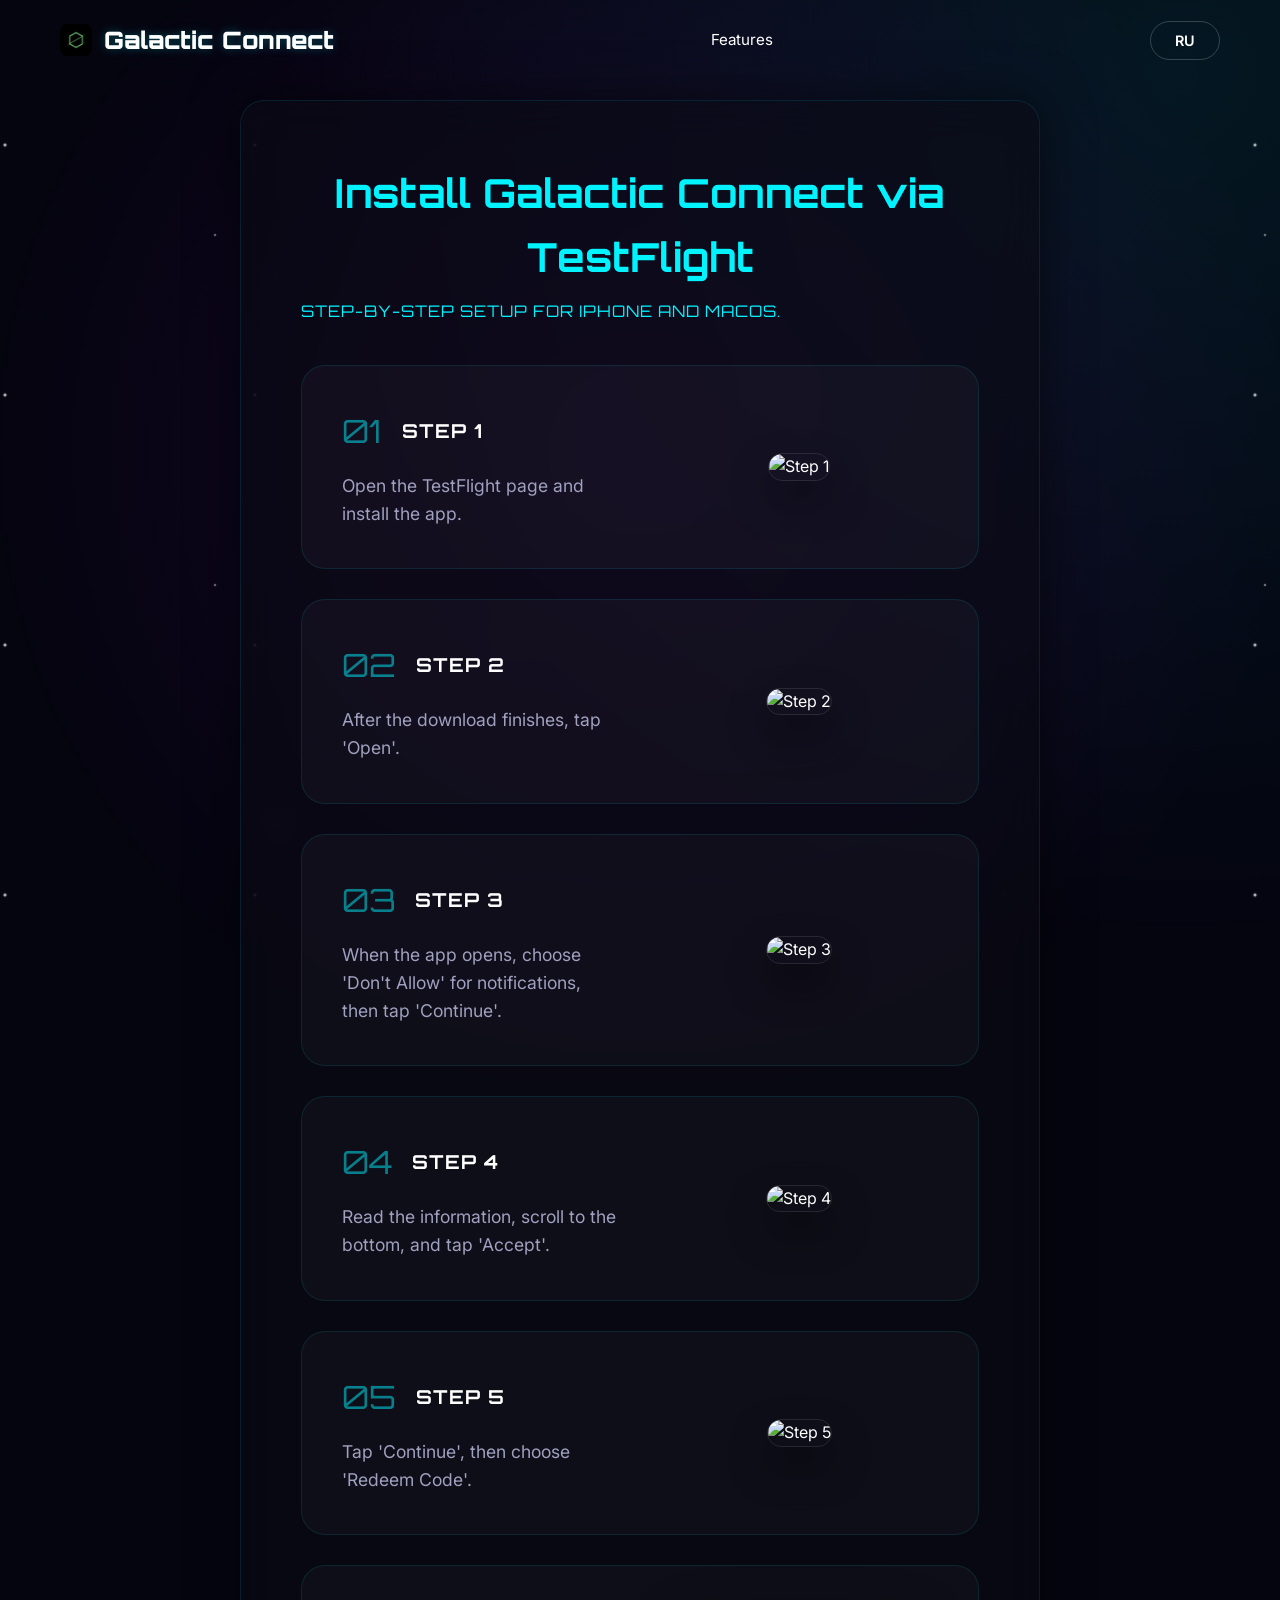
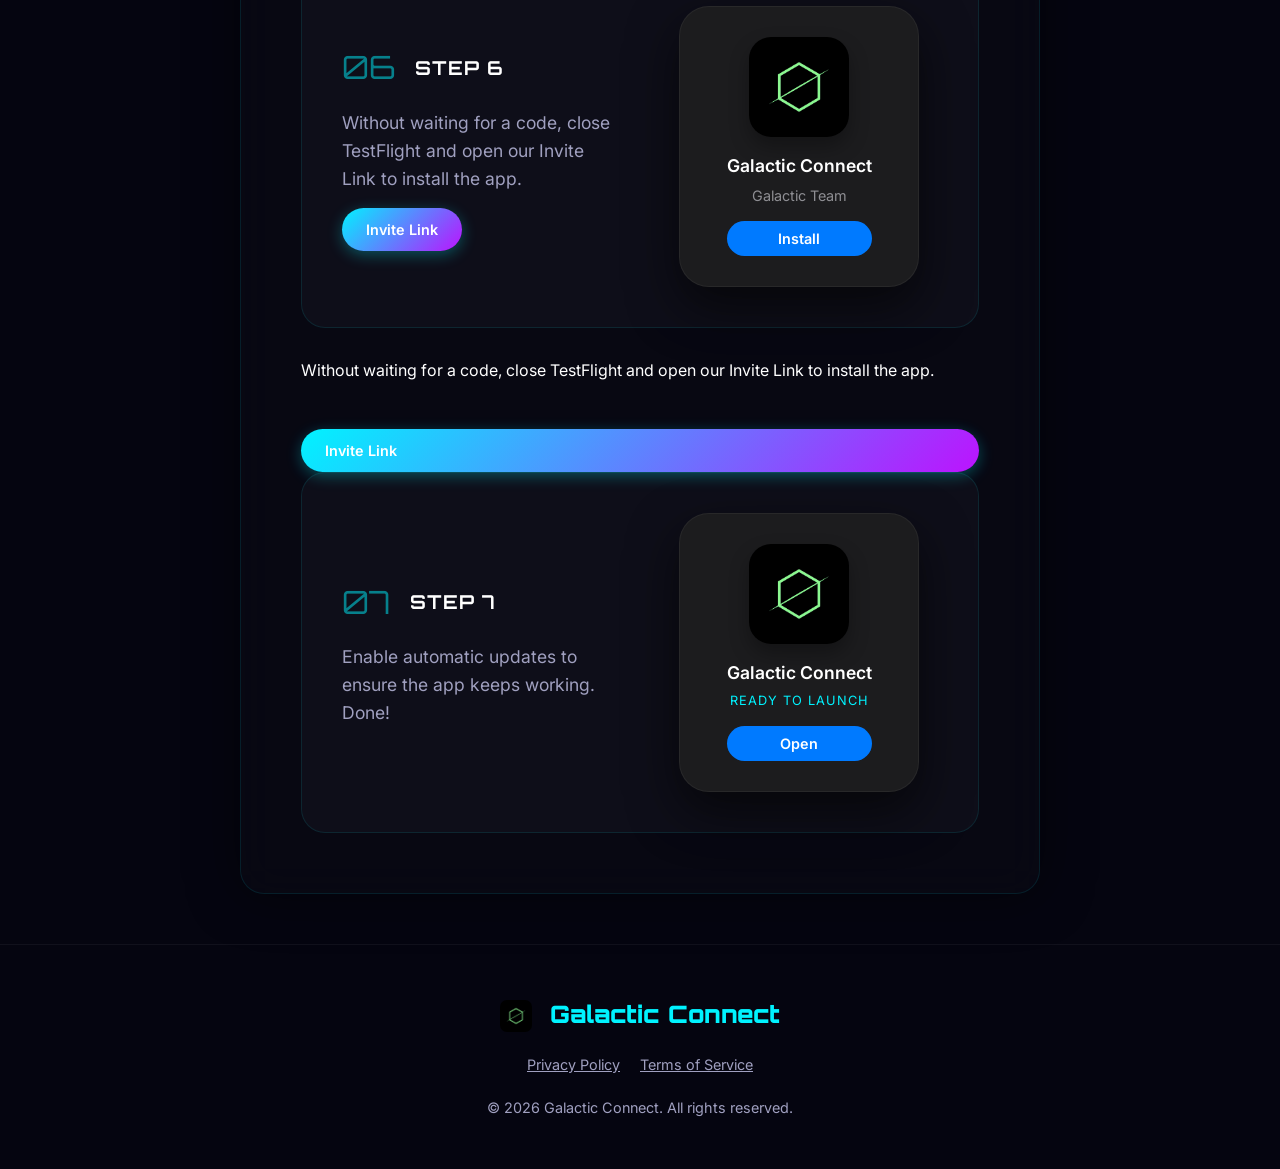
==== apple.html @ 3d07451f "Add website files" ====
<!DOCTYPE html>
<html lang="en">

<head>
    <meta charset="UTF-8">
    <meta name="viewport" content="width=device-width, initial-scale=1.0">
    <meta name="description" content="Galactic Connect iOS Installation Guide">
    <title data-i18n="nav_apple">iOS Guide - Galactic Connect</title>
    <link rel="icon" type="image/png" href="assets/images/app_icon_no_alpha.png">
    <link rel="apple-touch-icon" href="assets/images/app_icon_no_alpha.png">
    <link rel="preconnect" href="https://fonts.googleapis.com">
    <link rel="preconnect" href="https://fonts.gstatic.com" crossorigin>
    <link href="https://fonts.googleapis.com/css2?family=Orbitron:wght@400;700;900&family=Inter:wght@300;400;600&display=swap" rel="stylesheet">
    <link rel="stylesheet" href="style.css?v=1.6">
</head>

<body class="terms-page">
    <div class="star-field"></div>
    <div class="nebula-bg"></div>

    <header>
        <nav class="container">
            <a href="/" class="logo">
                <img src="assets/images/app_icon_no_alpha.png" alt="Galactic Connect Logo" class="logo-icon" style="border-radius: 22%;">
                <span>Galactic Connect</span>
            </a>
            <ul class="nav-links">
                <li><a href="/#features" data-i18n="nav_features">Features</a></li>
                
            </ul>
            <div class="header-actions">
                <button id="lang-toggle" class="btn-secondary">RU</button>
            </div>
        </nav>
    </header>

    <main class="terms-main">
        <div class="container">
            <div class="terms-content">
                <h1 data-i18n="apple_title" style="margin-bottom: 10px;">Install Galactic Connect via TestFlight</h1>
                <p data-i18n="apple_sub" style="color: var(--primary-color); font-family: var(--font-heading); margin-bottom: 40px; text-transform: uppercase; letter-spacing: 1px;">Step-by-step setup for iPhone and macOS.</p>
                
                <div class="apple-steps-container">
                    <div class="step-box">
                        <div class="step-content">
                            <div class="step-header">
                                <span class="step-num">01</span>
                                <h3 data-i18n="apple_step_1_title">Step 1</h3>
                            </div>
                            <p data-i18n="apple_step_1_desc">Open the TestFlight page and install the app.</p>
                        </div>
                        <div class="step-media">
                            <img src="https://app.selam.dev/apple-guide/step1.png" alt="Step 1" class="guide-img">
                        </div>
                    </div>

                    <div class="step-box">
                        <div class="step-content">
                            <div class="step-header">
                                <span class="step-num">02</span>
                                <h3 data-i18n="apple_step_2_title">Step 2</h3>
                            </div>
                            <p data-i18n="apple_step_2_desc">After the download finishes, tap 'Open'.</p>
                        </div>
                        <div class="step-media">
                            <img src="https://app.selam.dev/apple-guide/step2.png" alt="Step 2" class="guide-img">
                        </div>
                    </div>

                    <div class="step-box">
                        <div class="step-content">
                            <div class="step-header">
                                <span class="step-num">03</span>
                                <h3 data-i18n="apple_step_3_title">Step 3</h3>
                            </div>
                            <p data-i18n="apple_step_3_desc">When the app opens, choose 'Don't Allow' for notifications, then tap 'Continue'.</p>
                        </div>
                        <div class="step-media">
                            <img src="https://app.selam.dev/apple-guide/step3.png" alt="Step 3" class="guide-img">
                        </div>
                    </div>

                    <div class="step-box">
                        <div class="step-content">
                            <div class="step-header">
                                <span class="step-num">04</span>
                                <h3 data-i18n="apple_step_4_title">Step 4</h3>
                            </div>
                            <p data-i18n="apple_step_4_desc">Read the information, scroll to the bottom, and tap 'Accept'.</p>
                        </div>
                        <div class="step-media">
                            <img src="https://app.selam.dev/apple-guide/step4.png" alt="Step 4" class="guide-img">
                        </div>
                    </div>

                    <div class="step-box">
                        <div class="step-content">
                            <div class="step-header">
                                <span class="step-num">05</span>
                                <h3 data-i18n="apple_step_5_title">Step 5</h3>
                            </div>
                            <p data-i18n="apple_step_5_desc">Tap 'Continue', then choose 'Redeem Code'.</p>
                        </div>
                        <div class="step-media">
                            <img src="https://app.selam.dev/apple-guide/step5.png" alt="Step 5" class="guide-img">
                        </div>
                    </div>

                    <div class="step-box">
                        <div class="step-content">
                            <div class="step-header">
                                <span class="step-num">06</span>
                                <h3 data-i18n="apple_step_6_title">Step 6</h3>
                            </div>
                            <p data-i18n="apple_step_6_desc">Without waiting for a code, close TestFlight and open our Invite Link to install the app.</p>
                            <a href="https://testflight.apple.com/join/123456" class="btn-primary" style="margin-top: 15px; display: inline-block;" data-i18n="apple_invite_link">Invite Link</a>
                        </div>
                        <div class="step-media">
                            <div class="app-install-preview">
                                <img src="assets/images/app_icon_no_alpha.png" alt="Galactic Connect" class="guide-app-icon">
                                <div class="install-info">
                                    <span class="app-name">Galactic Connect</span>
                                    <span class="app-dev">Galactic Team</span>
                                    <div class="install-placeholder">Install</div>
                                </div>
                            </div>
                        </div>
                    </div>
                        <p data-i18n="apple_step_6_desc">Without waiting for a code, close TestFlight and open our Invite Link to install the app.</p>
                        <a href="https://testflight.apple.com/join/123456" class="btn-primary" style="margin-top: 15px; display: inline-block;" data-i18n="apple_invite_link">Invite Link</a>
                    </div>

                    <div class="step-box">
                        <div class="step-content">
                            <div class="step-header">
                                <span class="step-num">07</span>
                                <h3 data-i18n="apple_step_7_title">Step 7</h3>
                            </div>
                            <p data-i18n="apple_step_7_desc">Enable automatic updates to ensure the app keeps working. Done!</p>
                        </div>
                        <div class="step-media">
                            <div class="app-install-preview finished">
                                <img src="assets/images/app_icon_no_alpha.png" alt="Galactic Connect" class="guide-app-icon">
                                <div class="install-info">
                                    <span class="app-name">Galactic Connect</span>
                                    <span class="app-status">Ready to Launch</span>
                                    <div class="open-btn">Open</div>
                                </div>
                            </div>
                        </div>
                    </div>
                </div>
            </div>
        </div>
    </main>

    <footer>
        <div class="container footer-content">
            <a href="/" class="footer-logo" data-ga-event="click"
                data-ga-button="footer_logo" data-ga-location="footer">
                <img src="assets/images/app_icon_no_alpha.png" alt="Galactic Connect Logo" class="logo-icon" style="border-radius: 22%; margin-right: 10px; vertical-align: middle;">
                <span>Galactic Connect</span>
            </a>
            <div class="footer-links">
                <a href="privacy.html" data-i18n="nav_privacy">Privacy Policy</a>
                <a href="terms.html" data-i18n="nav_terms">Terms of Service</a>
            </div>
            <p class="copyright">&copy; <span id="current-year">2026</span> Galactic Connect. All rights reserved.</p>
        </div>
    </footer>

    <script src="translations.js?v=1.6"></script>
    <script src="script.js?v=1.6"></script>
</body>
</html>
---- style.css ----
:root {
    --bg-color: #050510;
    --primary-color: #00f3ff;
    --secondary-color: #bc13fe;
    --text-color: #ffffff;
    --text-muted: #a0a0c0;
    --card-bg: rgba(255, 255, 255, 0.03);
    --nav-bg: rgba(5, 5, 16, 0.8);
    --font-heading: 'Orbitron', sans-serif;
    --font-body: 'Inter', sans-serif;
    --transition-speed: 0.3s;
}

* {
    margin: 0;
    padding: 0;
    box-sizing: border-box;
}

body {
    background-color: var(--bg-color);
    color: var(--text-color);
    font-family: var(--font-body);
    line-height: 1.6;
    overflow-x: hidden;
}

/* Background Effects */
.star-field {
    position: fixed;
    top: 0;
    left: 0;
    width: 100%;
    height: 100%;
    background-image:
        radial-gradient(white, rgba(255, 255, 255, .2) 2px, transparent 3px),
        radial-gradient(white, rgba(255, 255, 255, .15) 1px, transparent 2px),
        radial-gradient(white, rgba(255, 255, 255, .1) 2px, transparent 3px);
    background-size: 550px 550px, 350px 350px, 250px 250px;
    background-position: 0 0, 40px 60px, 130px 270px;
    z-index: -2;
    animation: twinkle 200s linear infinite;
    will-change: transform;
}

@keyframes twinkle {
    from {
        transform: translateY(0);
    }

    to {
        transform: translateY(-2000px);
    }
}

.nebula-bg {
    position: fixed;
    top: -20%;
    left: -20%;
    width: 140%;
    height: 140%;
    background: radial-gradient(circle at 50% 50%, rgba(188, 19, 254, 0.1), transparent 60%),
        radial-gradient(circle at 80% 20%, rgba(0, 243, 255, 0.08), transparent 50%);
    z-index: -1;
    pointer-events: none;
    will-change: transform;
}

/* Layout */
.container {
    max-width: 1200px;
    margin: 0 auto;
    padding: 0 20px;
}

/* Header */
header {
    position: fixed;
    top: 0;
    width: 100%;
    z-index: 1000;
    background: transparent;
    transition: background 0.3s ease, backdrop-filter 0.3s ease, border-bottom 0.3s ease;
    border-bottom: 1px solid transparent;
}

header.scrolled {
    background: rgba(5, 5, 16, 0.85);
    backdrop-filter: blur(12px);
    -webkit-backdrop-filter: blur(12px);
    border-bottom: 1px solid rgba(255, 255, 255, 0.05);
}

nav {
    display: flex;
    justify-content: space-between;
    align-items: center;
    height: 80px;
}

.logo {
    display: flex;
    align-items: center;
    gap: 12px;
    font-family: var(--font-heading);
    font-weight: 900;
    font-size: 1.5rem;
    color: var(--text-color);
    text-shadow: 0 0 10px rgba(0, 243, 255, 0.3);
    text-decoration: none;
    /* Add this to prevent underline */
}

.logo-icon {
    height: 32px;
    width: auto;
}

.nav-links {
    display: flex;
    list-style: none;
    gap: 30px;
}

.nav-links a {
    text-decoration: none;
    color: var(--text-color);
    font-size: 0.95rem;
    transition: color var(--transition-speed);
}

.nav-links a:hover {
    color: var(--primary-color);
}

.header-actions {
    display: flex;
    align-items: center;
    gap: 15px;
}

/* Buttons */
.btn-primary,
.btn-secondary,
.btn-outline {
    padding: 10px 24px;
    border-radius: 50px;
    text-decoration: none;
    font-weight: 600;
    font-size: 0.9rem;
    transition: all var(--transition-speed);
    cursor: pointer;
    border: none;
    font-family: var(--font-body);
}

.btn-primary {
    background: linear-gradient(135deg, var(--primary-color), var(--secondary-color));
    color: white;
    box-shadow: 0 4px 15px rgba(0, 243, 255, 0.3);
}

.btn-primary:hover {
    box-shadow: 0 6px 20px rgba(188, 19, 254, 0.4);
    transform: translateY(-2px);
}

.btn-secondary {
    background: transparent;
    color: var(--text-color);
    border: 1px solid rgba(255, 255, 255, 0.2);
}

.btn-secondary:hover {
    border-color: var(--primary-color);
    color: var(--primary-color);
}

.btn-outline {
    background: transparent;
    border: 2px solid var(--primary-color);
    color: var(--primary-color);
    display: inline-flex;
    align-items: center;
    justify-content: center;
}

.btn-outline:hover {
    background: var(--primary-color);
    color: #000;
}

/* Hero Section */
.hero-section {
    height: 100vh;
    display: flex;
    align-items: center;
    justify-content: center;
    text-align: center;
    padding-top: 140px; /* Increased from 80px to add space below header */
    position: relative;
    background: url('assets/images/hero-bg.png') no-repeat center center/cover;
}

.hero-section::before {
    content: '';
    position: absolute;
    top: 0;
    left: 0;
    width: 100%;
    height: 100%;
    background: linear-gradient(to bottom, rgba(5, 5, 16, 0.3), var(--bg-color));
}

.hero-content {
    position: relative;
    z-index: 10;
    max-width: 800px;
}

.hero-content h1 {
    font-family: var(--font-heading);
    font-size: 3.5rem;
    font-weight: 900;
    line-height: 1.2;
    margin-bottom: 20px;
}

.gradient-text {
    background: linear-gradient(to right, var(--primary-color), var(--secondary-color));
    -webkit-background-clip: text;
    background-clip: text;
    -webkit-text-fill-color: transparent;
}

.hero-content p {
    font-size: 1.2rem;
    color: var(--text-muted);
    margin-bottom: 40px;
    max-width: 600px;
    margin-left: auto;
    margin-right: auto;
}

.hero-btns {
    display: flex;
    justify-content: center;
    gap: 20px;
}

.main-dl-btn {
    display: flex;
    align-items: center;
    justify-content: center;
    gap: 12px;
    padding: 16px 35px;
    font-size: 1.1rem;
    background: linear-gradient(135deg, var(--primary-color), var(--secondary-color));
    border-radius: 50px;
    box-shadow: 0 4px 20px rgba(0, 243, 255, 0.4);
}

.main-dl-btn:hover {
    transform: translateY(-3px) scale(1.02);
    box-shadow: 0 8px 30px rgba(188, 19, 254, 0.6);
}

.btn-icon svg {
    width: 20px;
    height: 20px;
    vertical-align: middle;
}

/* Download All Section */
.download-all-section {
    padding: 80px 0;
    text-align: center;
    background: linear-gradient(to bottom, transparent, rgba(5, 5, 16, 0.8));
}
.download-buttons {
    display: flex;
    justify-content: center;
    flex-wrap: wrap;
    gap: 15px;
    margin-bottom: 40px;
}

.dl-btn {
    display: flex;
    flex-direction: column;
    align-items: center;
    justify-content: center;
    gap: 15px;
    padding: 25px 20px;
    background: rgba(255, 255, 255, 0.03);
    border: 1px solid rgba(255, 255, 255, 0.1);
    border-radius: 20px;
    text-decoration: none;
    color: var(--text-color);
    transition: all var(--transition-speed);
    min-width: 160px;
    backdrop-filter: blur(10px);
}

.dl-btn:hover {
    background: rgba(0, 243, 255, 0.08);
    border-color: var(--primary-color);
    transform: translateY(-5px);
    box-shadow: 0 10px 30px rgba(0, 243, 255, 0.1);
}

.dl-icon {
    width: 48px;
    height: 48px;
    color: var(--primary-color);
    transition: transform var(--transition-speed);
}

.dl-btn:hover .dl-icon {
    transform: scale(1.1);
}

.dl-btn span {
    font-size: 1rem;
    font-weight: 700;
    font-family: var(--font-heading);
    letter-spacing: 1px;
}

/* Features */
.features-section {
    padding: 100px 0;
    contain: paint;
}

.section-title {
    font-family: var(--font-heading);
    font-size: 2.5rem;
    text-align: center;
    margin-bottom: 60px;
}

.footer-logo {
    font-family: var(--font-heading);
    font-size: 1.5rem;
    font-weight: 900;
    margin-bottom: 20px;
    text-decoration: none;
    color: var(--text-color);
}

.features-grid {
    display: grid;
    grid-template-columns: repeat(auto-fit, minmax(300px, 1fr));
    gap: 30px;
}

.feature-card {
    background: var(--card-bg);
    border: 1px solid rgba(255, 255, 255, 0.1);
    padding: 40px 30px;
    border-radius: 20px;
    text-align: center;
    backdrop-filter: blur(5px);
    transition: transform 0.3s, border-color 0.3s;
    text-decoration: none;
    color: inherit;
    display: block;
}

.feature-card:hover {
    transform: translateY(-10px);
    border-color: var(--primary-color);
}

.feature-card .icon-wrapper {
    width: 80px;
    height: 80px;
    margin: 0 auto 20px;
    display: flex;
    align-items: center;
    justify-content: center;
    filter: drop-shadow(0 0 10px rgba(0, 243, 255, 0.3));
}

.feature-card .icon-wrapper img {
    max-width: 100%;
    max-height: 100%;
}

.feature-card h3 {
    font-family: var(--font-heading);
    font-size: 1.5rem;
    margin-bottom: 15px;
    color: var(--text-color);
}

.feature-card p {
    color: var(--text-muted);
}

.learn-more {
    display: block;
    margin-top: 15px;
    color: var(--primary-color);
    font-weight: 600;
    font-size: 0.9rem;
    transition: transform 0.3s;
}

.feature-card:hover .learn-more {
    transform: translateX(5px);
}

/* Universal Access Detail */
.ua-detail-section {
    padding: 80px 0;
    position: relative;
    contain: paint;
}

.ua-card {
    background: var(--card-bg);
    border: 1px solid rgba(255, 255, 255, 0.1);
    border-radius: 30px;
    padding: 60px;
    display: grid;
    grid-template-columns: 1fr 1fr;
    gap: 60px;
    align-items: center;
    backdrop-filter: blur(10px);
    box-shadow: 0 0 50px rgba(0, 0, 0, 0.3);
}

.ua-content h2 {
    font-family: var(--font-heading);
    font-size: 2.2rem;
    margin-bottom: 25px;
    background: linear-gradient(45deg, var(--primary-color), var(--secondary-color));
    -webkit-background-clip: text;
    background-clip: text;
    -webkit-text-fill-color: transparent;
}

.ua-content p {
    font-size: 1.1rem;
    line-height: 1.8;
    color: var(--text-muted);
}

.ua-visual {
    position: relative;
    height: 400px;
    display: flex;
    justify-content: center;
    align-items: center;
    overflow: hidden;
}

.visual-container {
    position: relative;
    width: 100%;
    max-width: 600px;
    aspect-ratio: 2 / 1;
    margin: 0 auto;
}

.node {
    position: absolute;
    top: 50%;
    transform: translate(-50%, -50%);
    display: flex;
    flex-direction: column;
    align-items: center;
    text-align: center;
    gap: 12px;
    z-index: 10;
    transition: transform 0.3s ease;
}

.node:hover {
    transform: translate(-50%, -50%) scale(1.05);
}

.client-node,
.user-node,
.data-node {
    left: 15%;
}

.velocity-node,
.router-node,
.engine-node {
    left: 50%;
}

.server-node,
.targets-column,
.secure-node {
    left: 85%;
}

.targets-column .node {
    position: relative;
    top: 0;
    left: 0;
    transform: none;
}

.targets-column .node:hover {
    transform: scale(1.05);
}

.node-icon-bg {
    width: 60px;
    height: 60px;
    background: rgba(255, 255, 255, 0.05);
    border: 1px solid rgba(255, 255, 255, 0.1);
    border-radius: 16px;
    display: flex;
    align-items: center;
    justify-content: center;
    color: var(--text-color);
    position: relative;
    backdrop-filter: blur(5px);
    overflow: hidden;
}

.node-icon-bg svg {
    width: 30px;
    height: 30px;
}

.node span {
    font-size: 0.8rem;
    font-weight: 600;
    color: var(--text-muted);
    text-transform: uppercase;
    letter-spacing: 0.5px;
    text-align: center;
    line-height: 1.2;
    max-width: 140px;
}

.router-node .node-icon-bg {
    width: 80px;
    height: 80px;
    background: rgba(0, 243, 255, 0.1);
    border: 2px solid var(--primary-color);
    box-shadow: 0 0 20px rgba(0, 243, 255, 0.2);
    color: var(--primary-color);
}

.router-node span {
    color: var(--primary-color);
}

.targets-column {
    position: absolute;
    top: 50%;
    transform: translate(-50%, -50%);
    display: flex;
    flex-direction: column;
    align-items: center;
    justify-content: center;
    gap: 40px;
    width: 160px;
}

.vpn-glow {
    background: rgba(188, 19, 254, 0.1);
    border-color: var(--secondary-color);
    box-shadow: 0 0 20px rgba(188, 19, 254, 0.2);
    color: var(--secondary-color);
}

.global-target span {
    color: var(--secondary-color);
}

/* Traffic Particles */
.traffic-paths {
    position: absolute;
    top: 0;
    left: 0;
    width: 100%;
    height: 100%;
    pointer-events: none;
    z-index: 1;
}

.traffic-paths path {
    stroke: rgba(255, 255, 255, 0.05);
    stroke-width: 2;
    stroke-dasharray: 5, 5;
}

.particle {
    filter: blur(1px);
}

.local-particle {
    fill: var(--primary-color);
    box-shadow: 0 0 10px var(--primary-color);
}

.vpn-particle {
    fill: var(--secondary-color);
    box-shadow: 0 0 10px var(--secondary-color);
}

/* Pulses */
.main-pulse::after {
    content: '';
    position: absolute;
    width: 100%;
    height: 100%;
    border-radius: 50%;
    border: 2px solid var(--primary-color);
    animation: ping 2s cubic-bezier(0, 0, 0.2, 1) infinite;
}

@keyframes ping {

    75%,
    100% {
        transform: scale(2);
        opacity: 0;
    }
}

@media (max-width: 600px) {
    .visual-container {
        transform: scale(0.8);
    }
}

@media (max-width: 992px) {
    .ua-card {
        grid-template-columns: 1fr;
        padding: 40px;
        text-align: center;
    }

    .ua-visual {
        height: auto;
        margin-top: 40px;
    }
}

/* Stellar Security Details */
.security-card {
    border-color: rgba(188, 19, 254, 0.2);
}

.security-items {
    margin-top: 30px;
    display: flex;
    flex-direction: column;
    gap: 20px;
}

.sec-item h4 {
    font-family: var(--font-heading);
    font-size: 0.95rem;
    color: var(--primary-color);
    margin-bottom: 5px;
}

.sec-item p {
    font-size: 0.9rem;
    color: var(--text-muted);
}

.security-viz {
    width: 100%;
}

.engine-node .node-icon-bg {
    width: 80px;
    height: 80px;
    background: rgba(188, 19, 254, 0.1);
    border: 2px solid var(--secondary-color);
    color: var(--secondary-color);
    position: relative;
}

.rotating-rings {
    position: absolute;
    width: 100%;
    height: 100%;
    display: flex;
    align-items: center;
    justify-content: center;
    pointer-events: none;
}

.ring {
    position: absolute;
    border-radius: 50%;
    border: 1px solid rgba(188, 19, 254, 0.3);
    will-change: transform;
}

.ring-1 {
    width: 100px;
    height: 100px;
    border-top-color: var(--secondary-color);
    animation: rotate 3s linear infinite;
}

.ring-2 {
    width: 120px;
    height: 120px;
    border-bottom-color: var(--primary-color);
    animation: rotate 5s linear infinite reverse;
}

@keyframes rotate {
    from {
        transform: rotate(0deg);
    }

    to {
        transform: rotate(360deg);
    }
}

.engine-pulse::after {
    content: '';
    position: absolute;
    width: 100%;
    height: 100%;
    border-radius: 16px;
    border: 2px solid var(--secondary-color);
    animation: ping 2s cubic-bezier(0, 0, 0.2, 1) infinite;
}

.secure-glow {
    background: rgba(0, 243, 255, 0.1);
    border-color: var(--primary-color);
    box-shadow: 0 0 20px rgba(0, 243, 255, 0.4);
    color: var(--primary-color);
}

.data-particle {
    fill: var(--text-muted);
}

.crypt-particle {
    fill: var(--secondary-color);
    filter: drop-shadow(0 0 5px var(--secondary-color));
}

.engine-node span {
    color: var(--secondary-color);
}

.secure-node span {
    color: var(--primary-color);
}

/* Light Speed Details */
.speed-card {
    border-color: rgba(0, 243, 255, 0.2);
}

.speed-viz {
    width: 100%;
}

.velocity-node .node-icon-bg {
    width: 80px;
    height: 80px;
    background: rgba(0, 243, 255, 0.1);
    border: 2px solid var(--primary-color);
    color: var(--primary-color);
    position: relative;
    box-shadow: 0 0 30px rgba(0, 243, 255, 0.2);
}

.speed-streaks {
    position: absolute;
    width: 100%;
    height: 100%;
    overflow: hidden;
    pointer-events: none;
}

.streak {
    position: absolute;
    height: 1px;
    background: linear-gradient(to right, transparent, var(--primary-color), transparent);
    width: 60px;
    opacity: 0.6;
}

.streak-1 {
    top: 30%;
    left: -60px;
    animation: streak-move 1s linear infinite;
}

.streak-2 {
    top: 50%;
    left: -60px;
    animation: streak-move 1.2s linear infinite 0.2s;
}

.streak-3 {
    top: 70%;
    left: -60px;
    animation: streak-move 0.8s linear infinite 0.4s;
}

@keyframes streak-move {
    from {
        transform: translateX(0);
    }

    to {
        transform: translateX(200px);
    }
}

.velocity-pulse::after {
    content: '';
    position: absolute;
    width: 100%;
    height: 100%;
    border-radius: 16px;
    border: 2px solid var(--primary-color);
    animation: ping 1.5s cubic-bezier(0, 0, 0.2, 1) infinite;
}

.velocity-particle {
    fill: var(--primary-color);
    opacity: 0.6;
}

.fast-particle {
    fill: var(--primary-color);
    filter: drop-shadow(0 0 8px var(--primary-color));
}

.server-glow {
    background: rgba(188, 19, 254, 0.1);
    border-color: var(--secondary-color);
    box-shadow: 0 0 20px rgba(188, 19, 254, 0.4);
    color: var(--secondary-color);
}

.client-node span {
    color: var(--text-muted);
}

.velocity-node span {
    color: var(--primary-color);
}

.server-node span {
    color: var(--secondary-color);
}

/* Pricing */
.pricing-section {
    padding: 100px 0;
    background: linear-gradient(to top, rgba(0, 0, 0, 0.5), transparent);
}

.pricing-grid {
    display: grid;
    grid-template-columns: repeat(auto-fit, minmax(300px, 1fr));
    gap: 30px;
    align-items: center;
}

.pricing-card {
    background: var(--card-bg);
    border: 1px solid rgba(255, 255, 255, 0.1);
    padding: 40px;
    border-radius: 20px;
    text-align: center;
    position: relative;
}

.pricing-card.featured {
    border-color: var(--secondary-color);
    background: rgba(188, 19, 254, 0.05);
    transform: scale(1.05);
    z-index: 2;
    box-shadow: 0 0 30px rgba(188, 19, 254, 0.1);
}

.pricing-card .badge {
    position: absolute;
    top: -15px;
    left: 50%;
    transform: translateX(-50%);
    background: var(--secondary-color);
    color: white;
    padding: 5px 15px;
    border-radius: 20px;
    font-size: 0.8rem;
    font-weight: 600;
}

.pricing-card h3 {
    font-family: var(--font-heading);
    font-size: 1.5rem;
    margin-bottom: 20px;
}

.price {
    font-size: 3rem;
    font-weight: 700;
    margin-bottom: 30px;
    color: var(--primary-color);
}

.price span {
    font-size: 1rem;
    color: var(--text-muted);
    font-weight: 400;
}

.price-sub {
    font-size: 1.2rem;
    color: var(--text-muted);
    margin-bottom: 30px;
    font-weight: 500;
}

.features-list {
    list-style: none;
    margin-bottom: 30px;
    text-align: left;
}

.features-list li {
    padding: 10px 0;
    border-bottom: 1px solid rgba(255, 255, 255, 0.05);
    color: var(--text-muted);
}

.features-list li:last-child {
    border-bottom: none;
}

/* Footer */
footer {
    padding: 50px 0;
    border-top: 1px solid rgba(255, 255, 255, 0.05);
    text-align: center;
}

.footer-logo span {
    font-family: var(--font-heading);
    font-weight: 900;
    font-size: 1.5rem;
    color: var(--primary-color);
}

.copyright {
    margin-top: 20px;
    color: var(--text-muted);
    font-size: 0.9rem;
}

/* Footer Links */
.footer-links {
    margin-top: 20px;
    display: flex;
    justify-content: center;
    gap: 20px;
}

.footer-links a {
    color: var(--text-muted);
    font-size: 0.9rem;
    transition: color 0.3s ease;
}

.footer-links a:hover {
    color: var(--primary-color);
}

/* Terms of Service Page */
.terms-page {
    min-height: 100vh;
    display: flex;
    flex-direction: column;
}

.terms-main {
    flex: 1;
    padding: 100px 0 50px;
}

.terms-content {
    max-width: 800px;
    margin: 0 auto;
    background: rgba(10, 10, 20, 0.6);
    border: 1px solid rgba(0, 243, 255, 0.1);
    border-radius: 24px;
    padding: 60px;
    backdrop-filter: blur(20px);
    box-shadow: 0 0 50px rgba(0, 0, 0, 0.5);
    text-align: left;
}

.policy-text h3 {
    font-family: var(--font-heading);
    color: var(--primary-color);
    margin-top: 40px;
    margin-bottom: 20px;
    font-size: 1.4rem;
    letter-spacing: 1px;
    text-transform: uppercase;
}

.policy-text p {
    margin-bottom: 20px;
    color: var(--text-color);
    line-height: 1.8;
    font-size: 1.05rem;
    opacity: 0.9;
}

.policy-text ul {
    margin-left: 25px;
    margin-bottom: 30px;
    list-style-type: none;
}

.policy-text ul li {
    position: relative;
    margin-bottom: 12px;
    color: var(--text-muted);
    padding-left: 25px;
    line-height: 1.6;
}

.policy-text ul li::before {
    content: '◈';
    position: absolute;
    left: 0;
    color: var(--primary-color);
    font-size: 0.8rem;
}

.policy-text hr {
    border: none;
    border-top: 1px solid rgba(0, 243, 255, 0.1);
    margin: 40px 0;
}

.dl-btn {
    display: flex;
    flex-direction: column;
    align-items: center;
    justify-content: center;
    gap: 15px;
    padding: 25px 15px;
    background: rgba(255, 255, 255, 0.03);
    border: 1px solid rgba(255, 255, 255, 0.1);
    border-radius: 20px;
    text-decoration: none;
    color: var(--text-color);
    transition: all var(--transition-speed);
    min-width: 140px;
    flex: 1;
    backdrop-filter: blur(10px);
}

.download-buttons {
    display: grid;
    grid-template-columns: repeat(auto-fit, minmax(140px, 1fr));
    gap: 20px;
    margin-bottom: 50px;
    width: 100%;
    max-width: 900px;
    margin-left: auto;
    margin-right: auto;
}

.terms-content h1 {
    font-family: var(--font-heading);
    font-size: 2.5rem;
    color: var(--primary-color);
    margin-bottom: 10px;
    text-align: center;
}

.terms-last-updated {
    text-align: center;
    color: var(--text-muted);
    margin-bottom: 40px;
    font-size: 0.9rem;
}

.terms-section {
    margin-bottom: 30px;
}

.terms-section h2 {
    font-family: var(--font-heading);
    font-size: 1.3rem;
    color: var(--primary-color);
    margin-bottom: 15px;
}

.terms-section p {
    color: var(--text-color);
    line-height: 1.7;
    margin-bottom: 15px;
}

.terms-section ul {
    margin-left: 20px;
    color: var(--text-color);
}

.terms-section ul li {
    margin-bottom: 10px;
    line-height: 1.6;
}

.terms-section a {
    color: var(--primary-color);
    text-decoration: underline;
}

.terms-section a:hover {
    color: var(--secondary-color);
}

.policy-text h3 {
    font-family: var(--font-heading);
    color: var(--primary-color);
    margin-top: 30px;
    margin-bottom: 15px;
    font-size: 1.2rem;
}

.policy-text p {
    margin-bottom: 15px;
    color: var(--text-color);
    line-height: 1.7;
}

.policy-text ul {
    margin-left: 20px;
    margin-bottom: 20px;
}

.policy-text ul li {
    margin-bottom: 8px;
    color: var(--text-muted);
}

.policy-text hr {
    border: none;
    border-top: 1px solid rgba(255, 255, 255, 0.1);
    margin: 30px 0;
}

/* Apple Guide Steps */
.apple-steps-container {
    display: flex;
    flex-direction: column;
    gap: 30px;
    margin-top: 40px;
}

.step-box {
    background: rgba(255, 255, 255, 0.03);
    border: 1px solid rgba(0, 243, 255, 0.1);
    border-radius: 24px;
    padding: 40px;
    transition: all var(--transition-speed);
    display: flex;
    align-items: center;
    gap: 40px;
}

.step-content {
    flex: 1;
}

.step-media {
    flex: 1;
    display: flex;
    justify-content: center;
}

.guide-img {
    max-width: 100%;
    height: auto;
    border-radius: 20px;
    box-shadow: 0 20px 40px rgba(0, 0, 0, 0.4);
    border: 1px solid rgba(255, 255, 255, 0.1);
}

/* App Install Preview for Step 6 */
.app-install-preview {
    background: #1c1c1e;
    padding: 30px;
    border-radius: 30px;
    display: flex;
    flex-direction: column;
    align-items: center;
    gap: 15px;
    width: 240px;
    box-shadow: 0 20px 50px rgba(0, 0, 0, 0.6);
    border: 1px solid rgba(255, 255, 255, 0.05);
}

.guide-app-icon {
    width: 100px;
    height: 100px;
    border-radius: 22%;
    box-shadow: 0 10px 20px rgba(0, 0, 0, 0.3);
}

.install-info {
    text-align: center;
    display: flex;
    flex-direction: column;
    gap: 4px;
}

.app-name {
    color: #fff;
    font-weight: 600;
    font-size: 1.1rem;
}

.app-dev {
    color: #8e8e93;
    font-size: 0.9rem;
}

.install-placeholder {
    margin-top: 10px;
    background: #007aff;
    color: #fff;
    padding: 6px 24px;
    border-radius: 20px;
    font-weight: 600;
    font-size: 0.9rem;
}

.app-status {
    color: var(--primary-color);
    font-size: 0.8rem;
    text-transform: uppercase;
    letter-spacing: 1px;
}

.open-btn {
    margin-top: 10px;
    background: #007aff;
    color: #fff;
    border: none;
    padding: 6px 24px;
    border-radius: 20px;
    font-weight: 600;
    font-size: 0.9rem;
}

@media (max-width: 992px) {
    .step-box {
        flex-direction: column;
        text-align: center;
        padding: 30px;
    }
    
    .step-header {
        justify-content: center;
    }
}

.step-box:hover {
    background: rgba(0, 243, 255, 0.05);
    border-color: var(--primary-color);
    transform: translateX(10px);
}

.step-header {
    display: flex;
    align-items: center;
    gap: 20px;
    margin-bottom: 15px;
}

.step-num {
    font-family: var(--font-heading);
    font-size: 2rem;
    color: var(--primary-color);
    opacity: 0.5;
}

.step-header h3 {
    font-family: var(--font-heading);
    font-size: 1.2rem;
    margin: 0;
    color: #fff;
    text-transform: uppercase;
    letter-spacing: 1px;
}

.step-box p {
    margin: 0;
    color: var(--text-muted);
    line-height: 1.6;
    font-size: 1.1rem;
}

/* Responsive Adaptation */
@media (max-width: 1024px) {
    .ua-card {
        padding: 40px;
        gap: 40px;
    }
}

@media (max-width: 768px) {
    :root {
        --mobile-padding: 15px;
    }

    .container {
        padding: 0 var(--mobile-padding);
    }

    /* Typography scaling */
    h1,
    .hero-content h1 {
        font-size: 2.2rem !important;
    }

    h2,
    .section-title,
    .ua-content h2 {
        font-size: 1.8rem !important;
    }

    h3 {
        font-size: 1.3rem !important;
    }

    /* Header */
    nav {
        height: 70px;
    }

    .logo {
        font-size: 1.2rem;
        gap: 8px;
    }

    .logo-icon {
        height: 24px;
    }

    .nav-links {
        display: none;
        /* Hide nav links on mobile */
    }

    .header-actions {
        gap: 10px;
    }

    .btn-primary,
    .btn-secondary,
    .btn-outline {
        padding: 8px 16px;
        font-size: 0.85rem;
    }

    /* Hero */
    .hero-section {
        height: auto;
        padding: 120px 0 80px;
    }

    .hero-btns {
        flex-direction: column;
        gap: 15px;
        align-items: center;
    }

    .hero-btns .btn-primary,
    .hero-btns .btn-outline {
        width: 100%;
        max-width: 280px;
    }

    .hero-content p {
        font-size: 1rem;
        margin-bottom: 30px;
    }

    .download-buttons {
        gap: 10px;
        margin-bottom: 30px;
    }

    .dl-btn {
        padding: 10px 15px;
        min-width: 120px;
    }

    /* Sections */
    .features-section,
    .pricing-section,
    .ua-detail-section {
        padding: 60px 0;
        scroll-margin-top: 70px;
    }

    .ua-card {
        grid-template-columns: 1fr;
        padding: 30px 20px;
        text-align: center;
    }

    .ua-visual {
        height: 300px;
        margin-top: 20px;
        overflow: visible;
    }

    .visual-container {
        transform: scale(0.65);
        transform-origin: center;
        max-width: 100%;
    }

    /* Pricing */
    .pricing-grid {
        grid-template-columns: 1fr;
        max-width: 400px;
        margin: 0 auto;
    }

    .pricing-card.featured {
        transform: none;
        box-shadow: 0 0 20px rgba(188, 19, 254, 0.1);
    }

    .price {
        font-size: 2.5rem;
    }

    /* Security items */
    .security-items {
        text-align: left;
    }

    /* Particle paths adjustment for scale */
    .traffic-paths {
        overflow: visible;
    }

    /* Terms Page */
    .terms-main {
        padding: 80px 0 40px;
    }

    .terms-content {
        padding: 25px 20px;
    }

    .terms-content h1 {
        font-size: 1.8rem;
    }

    .terms-section h2 {
        font-size: 1.1rem;
    }

    .terms-section p,
    .terms-section ul li {
        font-size: 0.95rem;
    }
}

@media (max-width: 480px) {
    .visual-container {
        transform: scale(0.55);
    }

    .hero-content h1 {
        font-size: 1.8rem !important;
    }

    .logo span {
        display: none;
        /* Only show icon on very small screens to avoid crowding */
    }

    .logo-icon {
        height: 28px;
    }
}
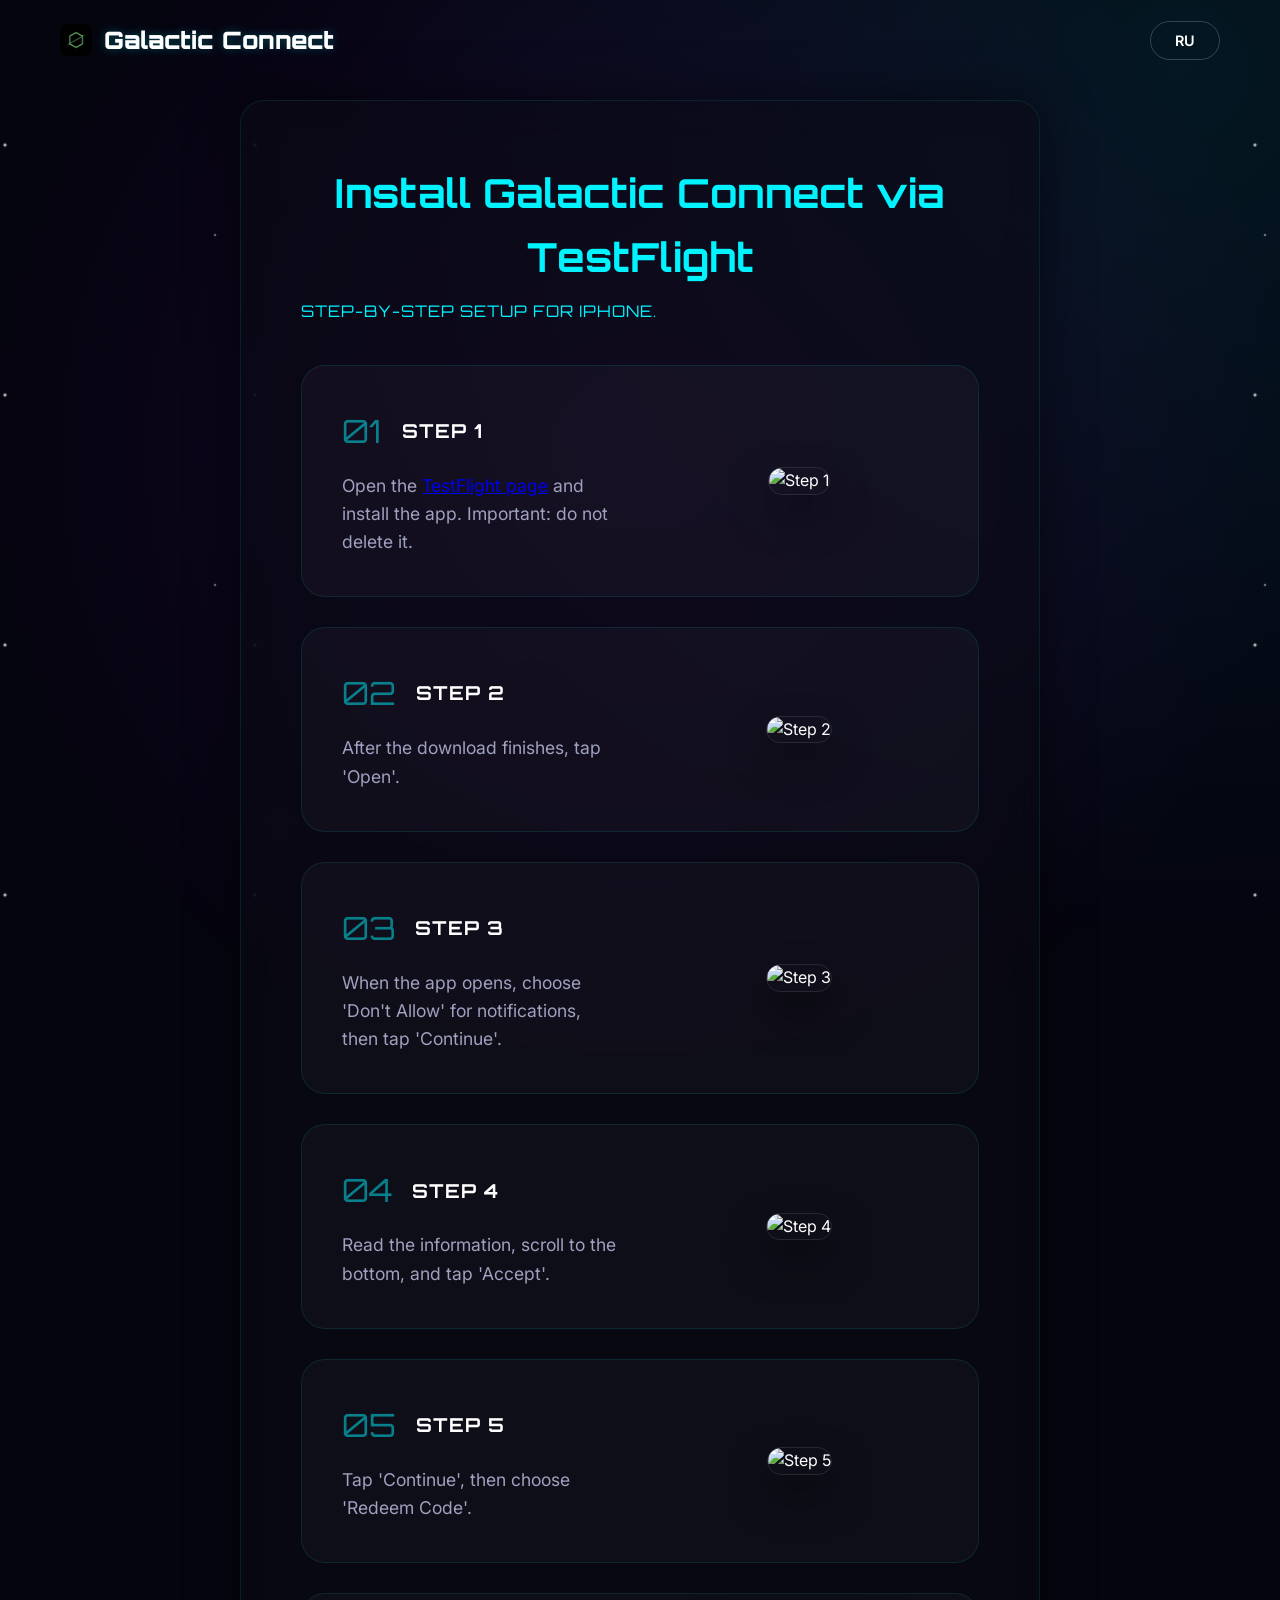
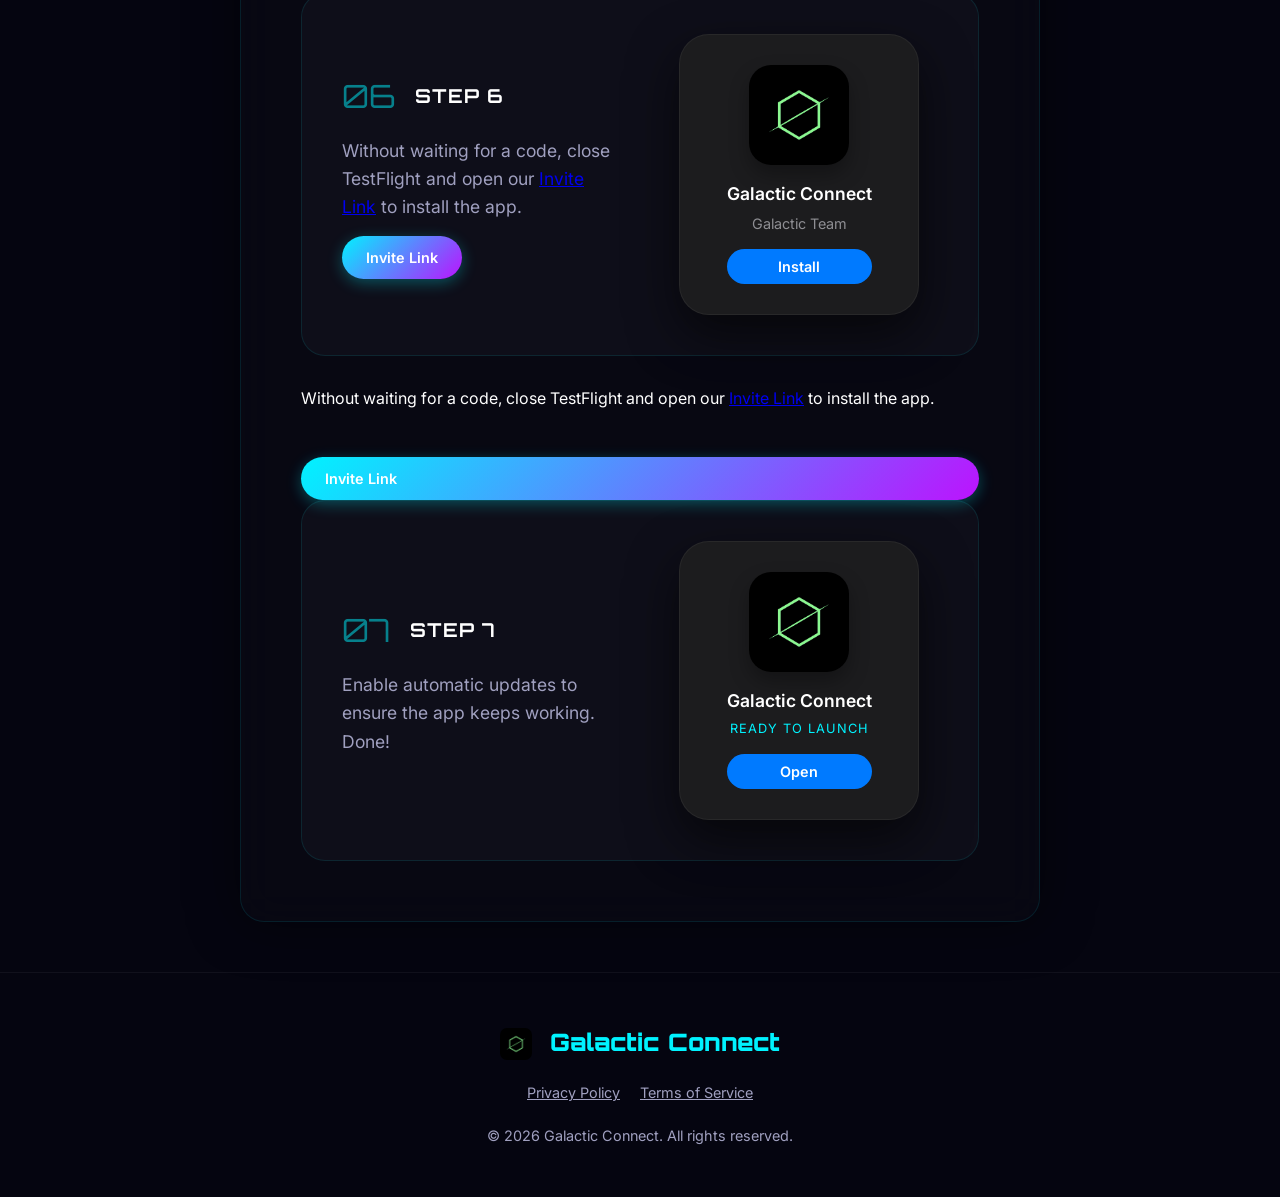
==== commit 3a2d9c38: "Update UI: remove features from header, add OS auto-detect buttons, fix translations and Android lin" ====
--- a/apple.html
+++ b/apple.html
@@ -24,10 +24,7 @@
                 <img src="assets/images/app_icon_no_alpha.png" alt="Galactic Connect Logo" class="logo-icon" style="border-radius: 22%;">
                 <span>Galactic Connect</span>
             </a>
-            <ul class="nav-links">
-                <li><a href="/#features" data-i18n="nav_features">Features</a></li>
-                
-            </ul>
+            <ul class="nav-links"></ul>
             <div class="header-actions">
                 <button id="lang-toggle" class="btn-secondary">RU</button>
             </div>
@@ -38,7 +35,7 @@
         <div class="container">
             <div class="terms-content">
                 <h1 data-i18n="apple_title" style="margin-bottom: 10px;">Install Galactic Connect via TestFlight</h1>
-                <p data-i18n="apple_sub" style="color: var(--primary-color); font-family: var(--font-heading); margin-bottom: 40px; text-transform: uppercase; letter-spacing: 1px;">Step-by-step setup for iPhone and macOS.</p>
+                <p data-i18n="apple_sub" style="color: var(--primary-color); font-family: var(--font-heading); margin-bottom: 40px; text-transform: uppercase; letter-spacing: 1px;">Step-by-step setup for iPhone.</p>
                 
                 <div class="apple-steps-container">
                     <div class="step-box">
@@ -169,7 +166,7 @@
         </div>
     </footer>
 
-    <script src="translations.js?v=1.6"></script>
-    <script src="script.js?v=1.6"></script>
+    <script src="translations.js?v=1.8"></script>
+    <script src="script.js?v=1.8"></script>
 </body>
 </html>
